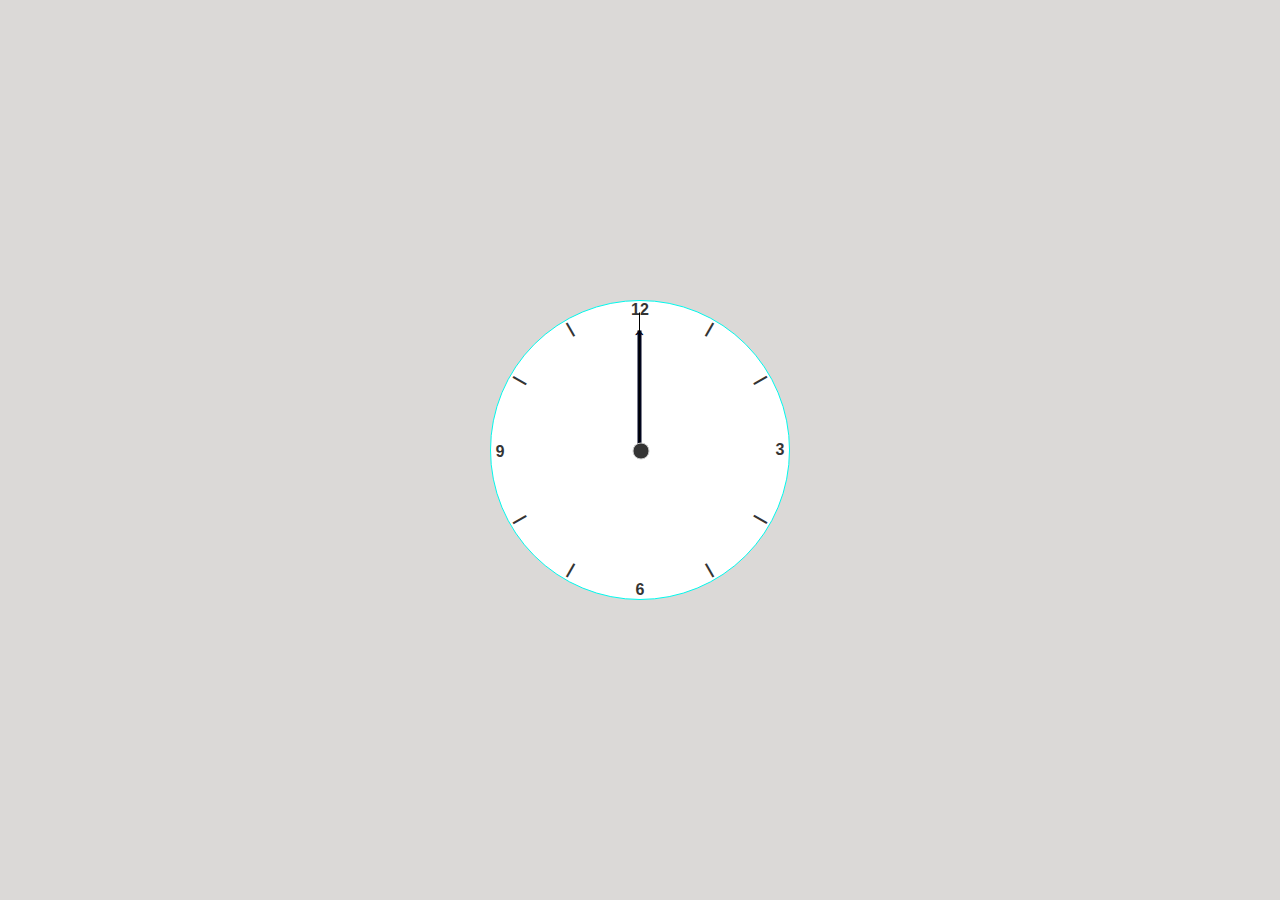
==== index.html @ 936f0c92 "Rename clock.html to index.html" ====
<!DOCTYPE html>
<html lang="en">

<head>
    <meta charset="UTF-8">
    <meta http-equiv="X-UA-Compatible" content="IE=edge">
    <meta name="viewport" content="width=device-width, initial-scale=1.0">
    <link rel="stylesheet" href="clock.css">
    <script src="clock.js" defer></script>
    <title>Clock</title>
</head>

<body>
    <main>
        <section id="circle">
            <article>|</article>
            <article>|</article>
            <article class="rotate-half"><span>3</span></article>
            <article>|</article>
            <article>|</article>
            <article class="rotate-full"><span>6</span></article>
            <article>|</article>
            <article>|</article>
            <article class="rotate-half"><span>6</span></article>
            <article>|</article>
            <article>|</article>
            <article>12</article>
            <div data-dot>
                <div></div>
                <div data-minutes data-arr="&uparrow;"></div>
                <div data-seconds></div>
            </div>
        </section>
    </main>
</body>

</html>
---- clock.css ----
* {
    padding: 0px;
    margin: 0px;
    box-sizing: border-box;
}

main {
    min-height: 100vh;
    width: 100%;
    display: flex;
    align-items: center;
    justify-content: center;
    background-color: rgba(218, 216, 214, 0.986);
}

main #circle {
    height: 300px;
    width: 300px;
    background-color: #ffffff;
    border: 1px solid #03f8ec;
    border-radius: 50%;
    position: relative;
}

main #circle div[data-dot] {
    width: 15px;
    height: 15px;
    position: absolute;
    top: 50%;
    left: 50%;
    transform: translate(-50%, -50%);
}

main #circle div[data-dot]::after {
    content: '';
    width: 100%;
    height: 100%;
    position: absolute;
    background-color: #343434;
    border: 1px solid #ccc;
    border-radius: 50%;
}

main #circle div[data-hour],
main #circle div[data-minutes],
main #circle div[data-seconds] {
    position: absolute;
    bottom: 7px;
    left: 7px;
    transform: translate(-50%);
    transform-origin: bottom;
    z-index: -1;
}

main #circle div[data-hour] {
    background-color: #343434;
    width: 8px;
    height: 90px;
}

main #circle div[data-seconds] {
    height: 138px;
    width: 1px;
    background-color: #000;
}

main #circle div[data-minutes] {
    width: 4px;
    height: 120px;
    background-color: #00051d;
}

main #circle div[data-minutes]::after {
    content: attr(data-arr);
    position: absolute;
    transform: scale(2);
    top: -2.5px;
    right: -1.8px;
    color: #00051d;
}

main #circle div[data-hour] {
    border-top-left-radius: 5px;
    border-top-right-radius: 5px;
}

main #circle article {
    position: absolute;
    font-family: 'Lucida Sans', 'Lucida Sans Regular', 'Lucida Grande', 'Lucida Sans Unicode', Geneva, Verdana, sans-serif;
    font-weight: bold;
    height: 100%;
    top: 0px;
    left: 50%;
    color: #343434;
}

#circle article:nth-child(1) {
    transform: translateX(-50%) rotate(30deg);
}

#circle article:nth-child(2) {
    transform: translateX(-50%) rotate(60deg);
}

#circle article:nth-child(3) {
    transform: translateX(-50%) rotate(90deg);
}

.rotate-half span {
    display: block;
    transform: rotate(-90deg);
}

.rotate-full span {
    display: block;
    transform: rotate(180deg);
}

#circle article:nth-child(4) {
    transform: translateX(-50%) rotate(120deg);
}

#circle article:nth-child(5) {
    transform: translateX(-50%) rotate(150deg);
}

#circle article:nth-child(6) {
    transform: translateX(-50%) rotate(180deg);
}

#circle article:nth-child(7) {
    transform: translateX(-50%) rotate(210deg);
}

#circle article:nth-child(8) {
    transform: translateX(-50%) rotate(240deg);
}

#circle article:nth-child(9) {
    transform: translateX(-50%) rotate(270deg);
}

#circle article:nth-child(10) {
    transform: translateX(-50%) rotate(300deg);
}

#circle article:nth-child(11) {
    transform: translateX(-50%) rotate(330deg);
}

#circle article:nth-child(12) {
    transform: translateX(-50%) rotate(0deg);
}
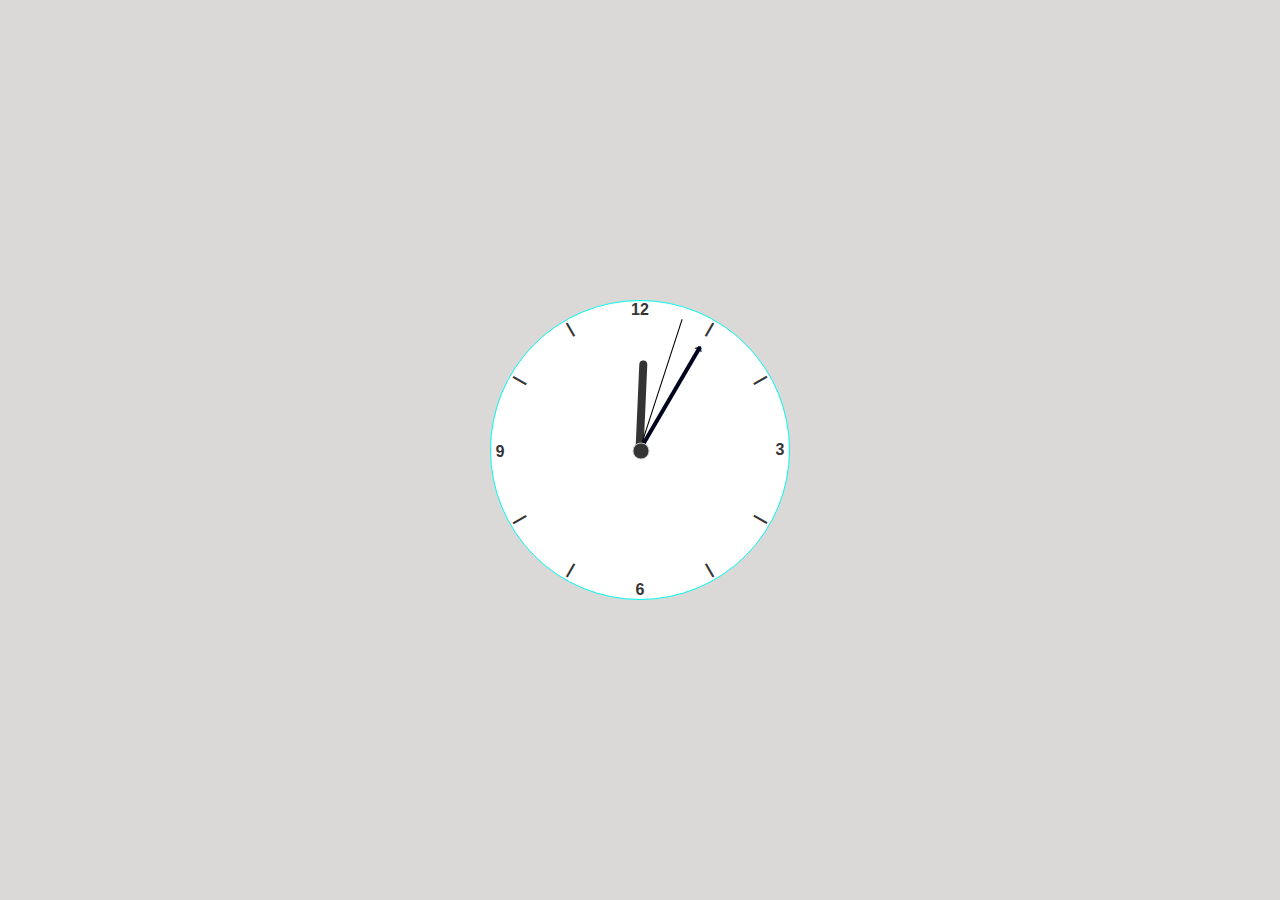
==== commit e2ea451b: "Update index.html" ====
--- a/index.html
+++ b/index.html
@@ -26,7 +26,7 @@
             <article>|</article>
             <article>12</article>
             <div data-dot>
-                <div></div>
+                <div data-hour></div>
                 <div data-minutes data-arr="&uparrow;"></div>
                 <div data-seconds></div>
             </div>
